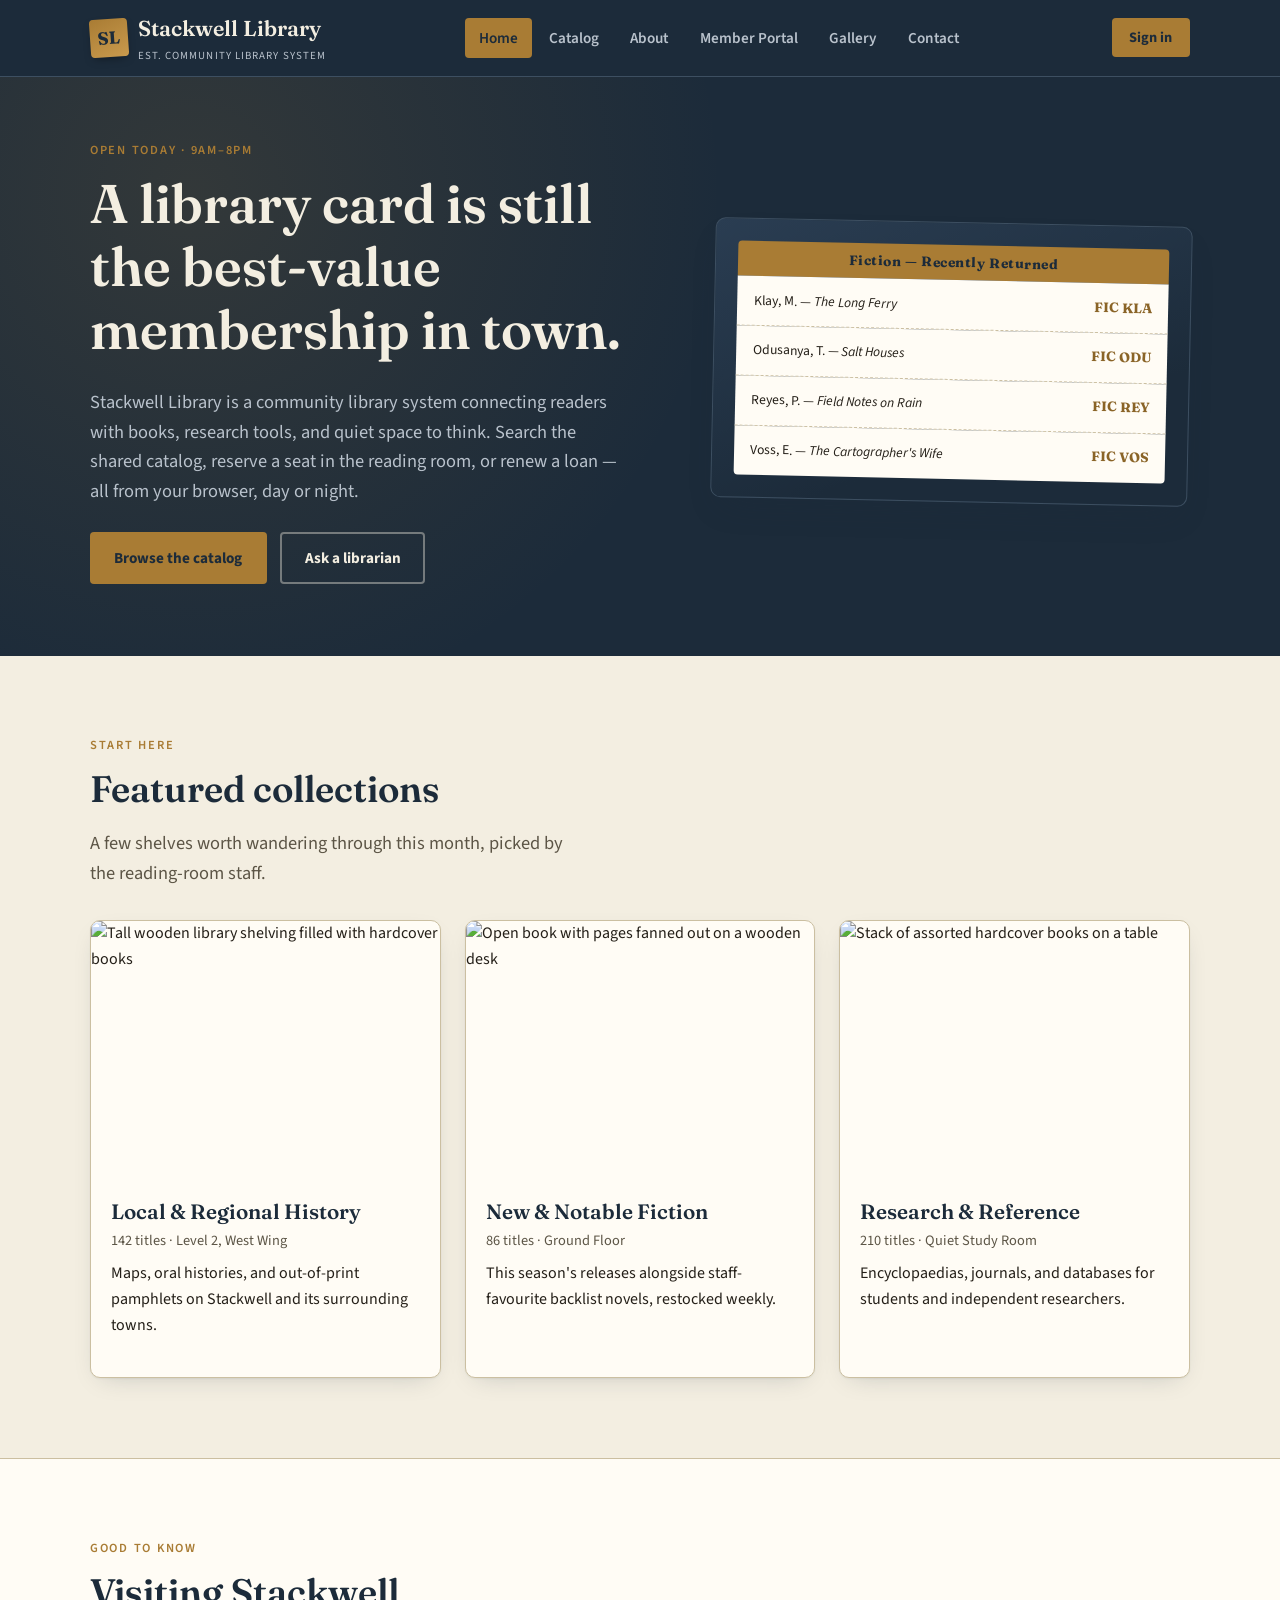
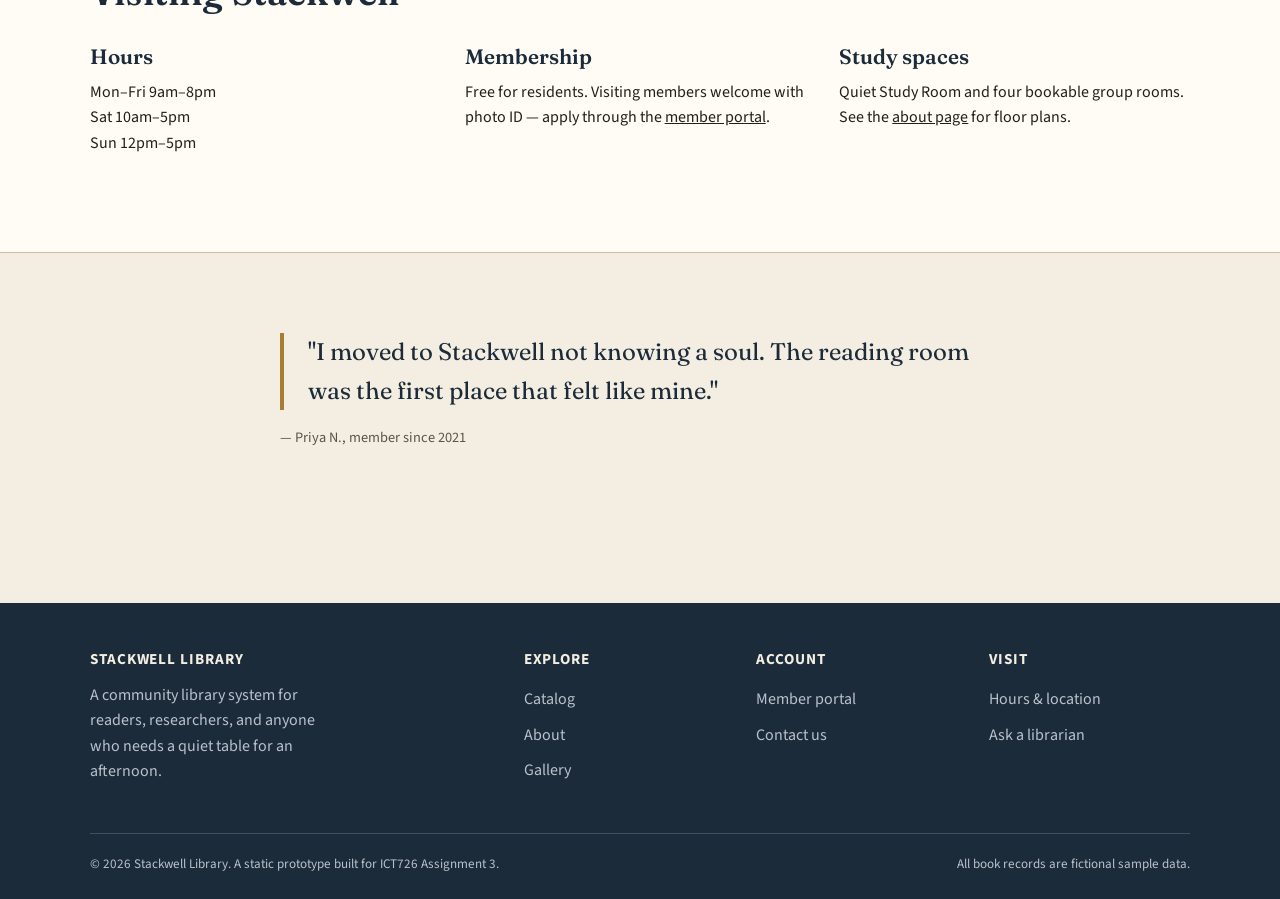
==== index.html @ 65e68d81 "add site files" ====
<!DOCTYPE html>
<html lang="en">
<head>
  <meta charset="UTF-8">
  <meta name="viewport" content="width=device-width, initial-scale=1.0">
  <title>Stackwell Library — Your Neighbourhood Library System</title>
  <meta name="description" content="Stackwell Library is a community library system: browse the catalog, visit the reading rooms, and manage your membership online.">
  <link rel="preconnect" href="https://fonts.googleapis.com">
  <link href="https://fonts.googleapis.com/css2?family=Fraunces:opsz,wght@9..144,500;9..144,600;9..144,700&family=Source+Sans+3:wght@400;600;700&display=swap" rel="stylesheet">
  <link rel="stylesheet" href="css/styles.css">
</head>
<body>
  <a class="skip-link" href="#main">Skip to main content</a>

  <header class="site-header">
    <div class="wrap nav-bar">
      <a class="brand" href="index.html">
        <span class="brand-mark" aria-hidden="true">SL</span>
        <span>
          Stackwell Library
          <span class="brand-tag">Est. community library system</span>
        </span>
      </a>

      <nav class="nav-links" aria-label="Primary">
        <a href="index.html" aria-current="page">Home</a>
        <a href="catalog.html">Catalog</a>
        <a href="about.html">About</a>
        <a href="portal.html">Member Portal</a>
        <a href="gallery.html">Gallery</a>
        <a href="contact.html">Contact</a>
      </nav>

      <div class="nav-cta">
        <a href="portal.html">Sign in</a>
      </div>

      <button class="hamburger" aria-label="Open menu" aria-expanded="false" aria-controls="mobile-panel">
        <span></span><span></span><span></span>
      </button>
    </div>

    <nav id="mobile-panel" class="mobile-panel" aria-label="Mobile">
      <a href="index.html" aria-current="page">Home</a>
      <a href="catalog.html">Catalog</a>
      <a href="about.html">About</a>
      <a href="portal.html">Member Portal</a>
      <a href="gallery.html">Gallery</a>
      <a href="contact.html">Contact</a>
    </nav>
  </header>

  <main id="main">

    <!-- HERO -->
    <section class="hero" aria-labelledby="hero-heading">
      <div class="wrap hero-grid">
        <div>
          <p class="eyebrow">Open today · 9am–8pm</p>
          <h1 id="hero-heading">A library card is still the best-value membership in town.</h1>
          <p class="lede">
            Stackwell Library is a community library system connecting readers with books, research
            tools, and quiet space to think. Search the shared catalog, reserve a seat in the reading
            room, or renew a loan — all from your browser, day or night.
          </p>
          <div class="hero-actions">
            <a class="btn btn-primary" href="catalog.html">Browse the catalog</a>
            <a class="btn btn-ghost" href="contact.html">Ask a librarian</a>
          </div>
        </div>

        <div class="drawer" aria-hidden="true">
          <div class="drawer-label">Fiction — Recently Returned</div>
          <div class="drawer-card">
            <span>Klay, M. — <em>The Long Ferry</em></span>
            <span class="call-number">FIC KLA</span>
          </div>
          <div class="drawer-card">
            <span>Odusanya, T. — <em>Salt Houses</em></span>
            <span class="call-number">FIC ODU</span>
          </div>
          <div class="drawer-card">
            <span>Reyes, P. — <em>Field Notes on Rain</em></span>
            <span class="call-number">FIC REY</span>
          </div>
          <div class="drawer-card">
            <span>Voss, E. — <em>The Cartographer's Wife</em></span>
            <span class="call-number">FIC VOS</span>
          </div>
        </div>
      </div>
    </section>

    <!-- FEATURED COLLECTIONS -->
    <section aria-labelledby="collections-heading">
      <div class="wrap">
        <div class="section-head">
          <p class="eyebrow">Start here</p>
          <h2 id="collections-heading">Featured collections</h2>
          <p class="lede">A few shelves worth wandering through this month, picked by the reading-room staff.</p>
        </div>

        <div class="grid cards-3">
          <article class="card">
            <img src="https://images.unsplash.com/photo-1521587760476-6c12a4b040da?auto=format&fit=crop&w=600&q=60"
                 alt="Tall wooden library shelving filled with hardcover books">
            <div class="card-body">
              <h3>Local & Regional History</h3>
              <p class="card-meta">142 titles · Level 2, West Wing</p>
              <p>Maps, oral histories, and out-of-print pamphlets on Stackwell and its surrounding towns.</p>
            </div>
          </article>

          <article class="card">
            <img src="https://images.unsplash.com/photo-1495446815901-a7297e633e8d?auto=format&fit=crop&w=600&q=60"
                 alt="Open book with pages fanned out on a wooden desk">
            <div class="card-body">
              <h3>New & Notable Fiction</h3>
              <p class="card-meta">86 titles · Ground Floor</p>
              <p>This season's releases alongside staff-favourite backlist novels, restocked weekly.</p>
            </div>
          </article>

          <article class="card">
            <img src="https://images.unsplash.com/photo-1507842217343-583bb7270b66?auto=format&fit=crop&w=600&q=60"
                 alt="Stack of assorted hardcover books on a table">
            <div class="card-body">
              <h3>Research & Reference</h3>
              <p class="card-meta">210 titles · Quiet Study Room</p>
              <p>Encyclopaedias, journals, and databases for students and independent researchers.</p>
            </div>
          </article>
        </div>
      </div>
    </section>

    <!-- QUICK INFO -->
    <section aria-labelledby="info-heading" style="background: var(--parchment-card); border-top: 1px solid var(--rule); border-bottom: 1px solid var(--rule);">
      <div class="wrap">
        <div class="section-head">
          <p class="eyebrow">Good to know</p>
          <h2 id="info-heading">Visiting Stackwell</h2>
        </div>
        <div class="grid cards-3">
          <div>
            <h3>Hours</h3>
            <p>Mon–Fri 9am–8pm<br>Sat 10am–5pm<br>Sun 12pm–5pm</p>
          </div>
          <div>
            <h3>Membership</h3>
            <p>Free for residents. Visiting members welcome with photo ID — apply through the <a href="portal.html">member portal</a>.</p>
          </div>
          <div>
            <h3>Study spaces</h3>
            <p>Quiet Study Room and four bookable group rooms. See the <a href="about.html">about page</a> for floor plans.</p>
          </div>
        </div>
      </div>
    </section>

    <!-- QUOTE -->
    <section aria-labelledby="quote-heading">
      <div class="wrap" style="max-width: 760px;">
        <h2 id="quote-heading" class="visually-hidden">Reader testimonial</h2>
        <blockquote style="font-family: var(--font-display); font-size: 1.5rem; color: var(--ink); margin: 0; border-left: 4px solid var(--brass); padding-left: 1.5rem;">
          "I moved to Stackwell not knowing a soul. The reading room was the first place that felt like mine."
        </blockquote>
        <p class="card-meta" style="margin-top: 1rem;">— Priya N., member since 2021</p>
      </div>
    </section>

  </main>

  <footer class="site-footer">
    <div class="wrap">
      <div class="footer-grid">
        <div>
          <h4>Stackwell Library</h4>
          <p style="max-width: 32ch; color: var(--text-on-dark-muted);">A community library system for readers, researchers, and anyone who needs a quiet table for an afternoon.</p>
        </div>
        <div>
          <h4>Explore</h4>
          <a href="catalog.html">Catalog</a>
          <a href="about.html">About</a>
          <a href="gallery.html">Gallery</a>
        </div>
        <div>
          <h4>Account</h4>
          <a href="portal.html">Member portal</a>
          <a href="contact.html">Contact us</a>
        </div>
        <div>
          <h4>Visit</h4>
          <a href="about.html">Hours & location</a>
          <a href="contact.html">Ask a librarian</a>
        </div>
      </div>
      <div class="footer-bottom">
        <span>© 2026 Stackwell Library. A static prototype built for ICT726 Assignment 3.</span>
        <span>All book records are fictional sample data.</span>
      </div>
    </div>
  </footer>

  <script src="js/scripts.js"></script>
</body>
</html>
---- css/styles.css ----
/* ==========================================================================
   STACKWELL LIBRARY — MAIN STYLESHEET
   ICT726 Assignment 3 — static site, vanilla CSS3, mobile-first
   Table of contents:
     1. Custom properties (design tokens)
     2. Reset & base
     3. Typography
     4. Layout helpers
     5. Header & navigation (incl. hamburger)
     6. Buttons & tags
     7. Cards
     8. Hero / catalog-drawer signature element
     9. Forms
     10. Gallery & lightbox
     11. Tables (member portal)
     12. Footer
     13. Media queries (tablet / desktop)
     14. Accessibility & motion
   ========================================================================== */

/* -------------------------- 1. Custom properties ------------------------- */
:root {
  /* Colour palette — reading-room navy, parchment, brass fittings, forest lamp-green */
  --ink: #1c2b3a;          /* deep navy — primary dark surfaces, headings */
  --ink-soft: #34455a;     /* lighter navy for secondary dark surfaces */
  --parchment: #f3eee1;    /* page background */
  --parchment-card: #fffcf5; /* card background, slightly lifted off page */
  --brass: #a97c34;        /* accent — brass drawer pulls, stamps, links */
  --brass-dark: #8a6427;   /* hover state for brass */
  --forest: #3f5a47;       /* secondary accent — reading-lamp green */
  --rule: #cbbfa1;         /* hairline dividers on parchment */
  --rule-dark: #3d4f61;    /* hairline dividers on navy */
  --text: #241f18;         /* body text on parchment */
  --text-muted: #5c5546;   /* secondary text on parchment */
  --text-on-dark: #f3eee1; /* body text on navy */
  --text-on-dark-muted: #b9c2cc;
  --success: #3f5a47;
  --error: #9c3b2c;

  --font-display: "Fraunces", Georgia, "Times New Roman", serif;
  --font-body: "Source Sans 3", -apple-system, "Segoe UI", sans-serif;

  --radius-sm: 4px;
  --radius-md: 10px;
  --radius-lg: 22px;

  --shadow-card: 0 1px 2px rgba(28, 43, 58, 0.06), 0 8px 24px -12px rgba(28, 43, 58, 0.25);
  --shadow-lift: 0 16px 32px -14px rgba(28, 43, 58, 0.35);

  --container: 1140px;
  --nav-height: 76px;
}

/* ------------------------------ 2. Reset --------------------------------- */
*, *::before, *::after { box-sizing: border-box; }
html { scroll-behavior: smooth; }
body {
  margin: 0;
  background: var(--parchment);
  color: var(--text);
  font-family: var(--font-body);
  font-size: 1rem;
  line-height: 1.6;
  -webkit-font-smoothing: antialiased;
}
img { max-width: 100%; display: block; }
a { color: inherit; }
ul { list-style: none; margin: 0; padding: 0; }
button { font-family: inherit; cursor: pointer; }
h1, h2, h3, h4 { font-family: var(--font-display); color: var(--ink); margin: 0 0 0.5em; line-height: 1.15; }

/* --------------------------- 3. Typography -------------------------------- */
h1 { font-size: clamp(2.1rem, 5vw, 3.4rem); font-weight: 600; }
h2 { font-size: clamp(1.6rem, 3.2vw, 2.3rem); font-weight: 600; }
h3 { font-size: 1.3rem; font-weight: 600; }
p { margin: 0 0 1em; }
.eyebrow {
  font-family: var(--font-body);
  text-transform: uppercase;
  letter-spacing: 0.14em;
  font-size: 0.78rem;
  font-weight: 600;
  color: var(--brass);
}
.lede { font-size: 1.15rem; color: var(--text-muted); max-width: 60ch; }

/* ------------------------------ 4. Layout --------------------------------- */
.wrap { max-width: var(--container); margin: 0 auto; padding: 0 1.25rem; }
section { padding: 3.5rem 0; }
.section-head { margin-bottom: 2rem; max-width: 62ch; }
.hairline { border: none; border-top: 1px solid var(--rule); margin: 0; }
.grid { display: grid; gap: 1.5rem; }
.visually-hidden {
  position: absolute; width: 1px; height: 1px; margin: -1px; padding: 0;
  overflow: hidden; clip: rect(0,0,0,0); white-space: nowrap; border: 0;
}
.skip-link {
  position: absolute; left: 1rem; top: -3rem; background: var(--ink); color: var(--text-on-dark);
  padding: 0.6rem 1rem; border-radius: var(--radius-sm); z-index: 200; transition: top 0.2s ease;
}
.skip-link:focus { top: 1rem; }

/* --------------------------- 5. Header & nav ------------------------------ */
.site-header {
  position: sticky; top: 0; z-index: 100;
  background: var(--ink);
  border-bottom: 1px solid var(--rule-dark);
}
.nav-bar {
  display: flex; align-items: center; justify-content: space-between;
  height: var(--nav-height);
}
.brand {
  display: flex; align-items: center; gap: 0.6rem;
  font-family: var(--font-display); font-weight: 600; font-size: 1.35rem;
  color: var(--text-on-dark); text-decoration: none;
}
.brand-mark {
  width: 38px; height: 38px; border-radius: var(--radius-sm);
  background: linear-gradient(155deg, var(--brass) 0%, #c99a4d 100%);
  display: flex; align-items: center; justify-content: center;
  color: var(--ink); font-family: var(--font-display); font-weight: 700; font-size: 1.1rem;
  transform: rotate(-4deg);
  box-shadow: 0 4px 10px -4px rgba(0,0,0,0.5);
}
.brand-tag { display: block; font-family: var(--font-body); font-size: 0.68rem; letter-spacing: 0.1em; text-transform: uppercase; color: var(--text-on-dark-muted); font-weight: 400; }

.nav-links {
  display: none;
  gap: 0.25rem;
  align-items: center;
}
.nav-links a {
  text-decoration: none;
  color: var(--text-on-dark-muted);
  font-size: 0.95rem;
  font-weight: 600;
  padding: 0.5rem 0.85rem;
  border-radius: var(--radius-sm);
  transition: color 0.18s ease, background-color 0.18s ease;
}
.nav-links a:hover,
.nav-links a:focus-visible { color: var(--text-on-dark); background: rgba(243, 238, 225, 0.08); }
.nav-links a[aria-current="page"] {
  color: var(--ink);
  background: var(--brass);
}
.nav-cta {
  display: none;
}
.nav-cta a {
  text-decoration: none;
  background: var(--brass);
  color: var(--ink);
  padding: 0.55rem 1.1rem;
  border-radius: var(--radius-sm);
  font-weight: 700;
  font-size: 0.9rem;
  transition: transform 0.18s ease, background-color 0.18s ease;
}
.nav-cta a:hover { background: #c99a4d; transform: translateY(-1px); }

.hamburger {
  display: inline-flex; flex-direction: column; justify-content: center; gap: 5px;
  width: 42px; height: 42px; padding: 0; border: none; background: transparent;
  align-items: center;
}
.hamburger span {
  width: 22px; height: 2px; background: var(--text-on-dark);
  transition: transform 0.25s ease, opacity 0.2s ease;
}
.hamburger[aria-expanded="true"] span:nth-child(1) { transform: translateY(7px) rotate(45deg); }
.hamburger[aria-expanded="true"] span:nth-child(2) { opacity: 0; }
.hamburger[aria-expanded="true"] span:nth-child(3) { transform: translateY(-7px) rotate(-45deg); }

.mobile-panel {
  display: none;
  flex-direction: column;
  background: var(--ink-soft);
  border-top: 1px solid var(--rule-dark);
}
.mobile-panel.is-open { display: flex; }
.mobile-panel a {
  text-decoration: none;
  color: var(--text-on-dark);
  padding: 0.95rem 1.25rem;
  border-bottom: 1px solid rgba(243,238,225,0.08);
  font-weight: 600;
}
.mobile-panel a[aria-current="page"] { color: var(--brass); }

/* ------------------------- 6. Buttons & tags ------------------------------ */
.btn {
  display: inline-flex; align-items: center; justify-content: center; gap: 0.5rem;
  text-decoration: none; font-weight: 700; font-size: 0.95rem;
  padding: 0.75rem 1.4rem; border-radius: var(--radius-sm); border: 2px solid transparent;
  transition: transform 0.18s ease, background-color 0.18s ease, box-shadow 0.18s ease, color 0.18s ease;
  cursor: pointer;
}
.btn-primary { background: var(--brass); color: var(--ink); }
.btn-primary:hover { background: var(--brass-dark); transform: translateY(-2px); box-shadow: var(--shadow-lift); }
.btn-ghost { background: transparent; color: var(--text-on-dark); border-color: rgba(243,238,225,0.4); }
.btn-ghost:hover { border-color: var(--text-on-dark); }
.btn-outline-dark { background: transparent; color: var(--ink); border-color: var(--ink); }
.btn-outline-dark:hover { background: var(--ink); color: var(--text-on-dark); }
.btn:focus-visible { outline: 3px solid var(--brass); outline-offset: 2px; }

.tag {
  display: inline-block; font-size: 0.72rem; font-weight: 700; text-transform: uppercase;
  letter-spacing: 0.06em; padding: 0.28rem 0.6rem; border-radius: 999px;
  background: rgba(63, 90, 71, 0.12); color: var(--forest);
}
.tag.tag-out { background: rgba(156, 59, 44, 0.12); color: var(--error); }
.tag.tag-brass { background: rgba(169, 124, 52, 0.14); color: var(--brass-dark); }

/* -------------------------------- 7. Cards -------------------------------- */
.card {
  background: var(--parchment-card);
  border-radius: var(--radius-md);
  box-shadow: var(--shadow-card);
  overflow: hidden;
  transition: transform 0.22s ease, box-shadow 0.22s ease;
  border: 1px solid var(--rule);
}
.card:hover { transform: translateY(-6px); box-shadow: var(--shadow-lift); }
.card img { aspect-ratio: 4 / 3; object-fit: cover; width: 100%; }
.card-body { padding: 1.1rem 1.25rem 1.4rem; }
.card-body h3 { margin-bottom: 0.3rem; }
.card-meta { color: var(--text-muted); font-size: 0.9rem; margin-bottom: 0.6rem; }

/* --------------------- 8. Hero / catalog-drawer signature ----------------- */
.hero {
  background: radial-gradient(circle at 15% 20%, rgba(169,124,52,0.16), transparent 45%), var(--ink);
  color: var(--text-on-dark);
  padding: 4rem 0 4.5rem;
}
.hero-grid { display: grid; gap: 2.5rem; align-items: center; }
.hero h1 { color: var(--text-on-dark); }
.hero .lede { color: var(--text-on-dark-muted); }
.hero-actions { display: flex; flex-wrap: wrap; gap: 0.85rem; margin-top: 1.6rem; }

/* the "card catalog drawer" — signature element */
.drawer {
  background: linear-gradient(160deg, #2a3d52 0%, var(--ink) 70%);
  border: 1px solid var(--rule-dark);
  border-radius: var(--radius-md);
  padding: 1.4rem;
  box-shadow: var(--shadow-lift);
  transform: rotate(1.2deg);
}
.drawer-label {
  background: var(--brass);
  color: var(--ink);
  font-family: var(--font-display);
  font-weight: 700;
  font-size: 0.85rem;
  text-align: center;
  padding: 0.4rem 0.5rem;
  border-radius: var(--radius-sm) var(--radius-sm) 0 0;
  letter-spacing: 0.04em;
}
.drawer-card {
  background: var(--parchment-card);
  color: var(--text);
  padding: 0.85rem 1rem;
  border-bottom: 1px dashed var(--rule);
  font-size: 0.85rem;
  display: flex;
  justify-content: space-between;
  gap: 0.75rem;
}
.drawer-card:first-of-type { border-radius: 0; }
.drawer-card:last-of-type { border-bottom: none; border-radius: 0 0 var(--radius-sm) var(--radius-sm); }
.drawer-card .call-number { font-family: var(--font-display); color: var(--brass-dark); font-weight: 700; white-space: nowrap; }

/* -------------------------------- 9. Forms -------------------------------- */
.form-panel {
  background: var(--parchment-card);
  border: 1px solid var(--rule);
  border-radius: var(--radius-md);
  padding: 2rem;
  box-shadow: var(--shadow-card);
  max-width: 640px;
}
.field { margin-bottom: 1.3rem; }
.field label {
  display: block; font-weight: 700; font-size: 0.9rem; margin-bottom: 0.4rem; color: var(--ink);
}
.required-mark { color: var(--error); }
.field input,
.field select,
.field textarea {
  width: 100%;
  font-family: inherit;
  font-size: 1rem;
  padding: 0.7rem 0.85rem;
  border: 1.5px solid var(--rule);
  border-radius: var(--radius-sm);
  background: #fff;
  color: var(--text);
  transition: border-color 0.18s ease, box-shadow 0.18s ease;
}
.field input:focus,
.field select:focus,
.field textarea:focus {
  outline: none; border-color: var(--brass);
  box-shadow: 0 0 0 3px rgba(169,124,52,0.2);
}
.field textarea { resize: vertical; min-height: 130px; }
.field.has-error input,
.field.has-error select,
.field.has-error textarea {
  border-color: var(--error);
  box-shadow: 0 0 0 3px rgba(156,59,44,0.14);
}
.field-error {
  display: none;
  color: var(--error);
  font-size: 0.83rem;
  margin-top: 0.35rem;
  font-weight: 600;
}
.field.has-error .field-error { display: block; }
.hint { font-size: 0.82rem; color: var(--text-muted); margin-top: 0.3rem; }

.form-status {
  border-radius: var(--radius-sm);
  padding: 0.9rem 1.1rem;
  margin-bottom: 1.3rem;
  font-weight: 600;
  font-size: 0.92rem;
  display: none;
}
.form-status.is-visible { display: block; }
.form-status.is-success { background: rgba(63,90,71,0.12); color: var(--success); border: 1px solid rgba(63,90,71,0.3); }
.form-status.is-error { background: rgba(156,59,44,0.1); color: var(--error); border: 1px solid rgba(156,59,44,0.3); }

/* ---------------------------- 10. Gallery / lightbox ----------------------- */
.gallery-grid { grid-template-columns: repeat(2, 1fr); }
.thumb-btn {
  border: none; background: none; padding: 0; border-radius: var(--radius-md);
  overflow: hidden; box-shadow: var(--shadow-card); position: relative;
  transition: transform 0.2s ease, box-shadow 0.2s ease;
}
.thumb-btn:hover, .thumb-btn:focus-visible { transform: translateY(-4px) scale(1.01); box-shadow: var(--shadow-lift); }
.thumb-btn img { aspect-ratio: 1 / 1; object-fit: cover; }
.thumb-btn .thumb-cap {
  position: absolute; left: 0; right: 0; bottom: 0;
  background: linear-gradient(0deg, rgba(28,43,58,0.85), transparent);
  color: var(--text-on-dark); font-size: 0.78rem; font-weight: 600;
  padding: 1.4rem 0.7rem 0.5rem; text-align: left;
}

.lightbox {
  position: fixed; inset: 0; background: rgba(20, 26, 32, 0.86);
  display: none; align-items: center; justify-content: center; z-index: 300; padding: 1.25rem;
}
.lightbox.is-open { display: flex; }
.lightbox-inner {
  background: var(--ink); border-radius: var(--radius-md); max-width: 780px; width: 100%;
  overflow: hidden; box-shadow: var(--shadow-lift);
}
.lightbox-inner img { width: 100%; max-height: 65vh; object-fit: contain; background: #10161d; }
.lightbox-caption {
  color: var(--text-on-dark); padding: 1rem 1.25rem 1.25rem; display: flex; justify-content: space-between; align-items: flex-start; gap: 1rem;
}
.lightbox-close {
  background: var(--brass); color: var(--ink); border: none; border-radius: var(--radius-sm);
  width: 34px; height: 34px; font-size: 1.1rem; line-height: 1; flex-shrink: 0;
}

/* ----------------------------- 11. Tables (portal) -------------------------- */
.table-wrap { overflow-x: auto; border: 1px solid var(--rule); border-radius: var(--radius-md); box-shadow: var(--shadow-card); }
table { width: 100%; border-collapse: collapse; background: var(--parchment-card); min-width: 480px; }
caption { text-align: left; font-weight: 700; padding: 1rem 1.1rem 0; color: var(--ink); }
th, td { text-align: left; padding: 0.85rem 1.1rem; border-bottom: 1px solid var(--rule); font-size: 0.92rem; }
th { font-family: var(--font-display); color: var(--ink); background: rgba(169,124,52,0.08); }
tbody tr:hover { background: rgba(169,124,52,0.06); }
tbody tr:last-child td { border-bottom: none; }

.stat-strip { display: grid; gap: 1rem; grid-template-columns: repeat(2, 1fr); margin-bottom: 2rem; }
.stat-card {
  background: var(--parchment-card); border: 1px solid var(--rule); border-radius: var(--radius-md);
  padding: 1.25rem; text-align: left;
}
.stat-card .num { font-family: var(--font-display); font-size: 2rem; color: var(--brass-dark); font-weight: 700; display: block; }
.stat-card .label { font-size: 0.85rem; color: var(--text-muted); }

/* -------------------------------- 12. Footer -------------------------------- */
.site-footer { background: var(--ink); color: var(--text-on-dark-muted); padding: 3rem 0 1.5rem; margin-top: 4rem; }
.footer-grid { display: grid; gap: 2rem; margin-bottom: 2rem; }
.footer-grid h4 { color: var(--text-on-dark); font-family: var(--font-body); font-size: 0.95rem; text-transform: uppercase; letter-spacing: 0.06em; margin-bottom: 0.9rem; }
.footer-grid a { text-decoration: none; color: var(--text-on-dark-muted); display: block; padding: 0.3rem 0; transition: color 0.18s ease; }
.footer-grid a:hover, .footer-grid a:focus-visible { color: var(--brass); }
.footer-bottom { border-top: 1px solid var(--rule-dark); padding-top: 1.25rem; font-size: 0.82rem; display: flex; flex-wrap: wrap; justify-content: space-between; gap: 0.6rem; }

/* ------------------------- 13. Media queries ------------------------------ */
@media (min-width: 640px) {
  .gallery-grid { grid-template-columns: repeat(3, 1fr); }
  .stat-strip { grid-template-columns: repeat(4, 1fr); }
}

@media (min-width: 768px) {
  .nav-links { display: flex; }
  .nav-cta { display: block; }
  .hamburger, .mobile-panel { display: none !important; }
  .hero-grid { grid-template-columns: 1.1fr 0.9fr; }
  .cards-3 { grid-template-columns: repeat(3, 1fr); }
  .cards-2 { grid-template-columns: repeat(2, 1fr); }
  .footer-grid { grid-template-columns: 2fr 1fr 1fr 1fr; }
}

@media (min-width: 1024px) {
  section { padding: 5rem 0; }
  .gallery-grid { grid-template-columns: repeat(4, 1fr); }
}

/* --------------------------- 14. Accessibility ----------------------------- */
a:focus-visible, button:focus-visible, input:focus-visible, textarea:focus-visible, select:focus-visible {
  outline: 3px solid var(--brass);
  outline-offset: 2px;
}
@media (prefers-reduced-motion: reduce) {
  *, *::before, *::after { animation-duration: 0.001ms !important; transition-duration: 0.001ms !important; scroll-behavior: auto !important; }
}
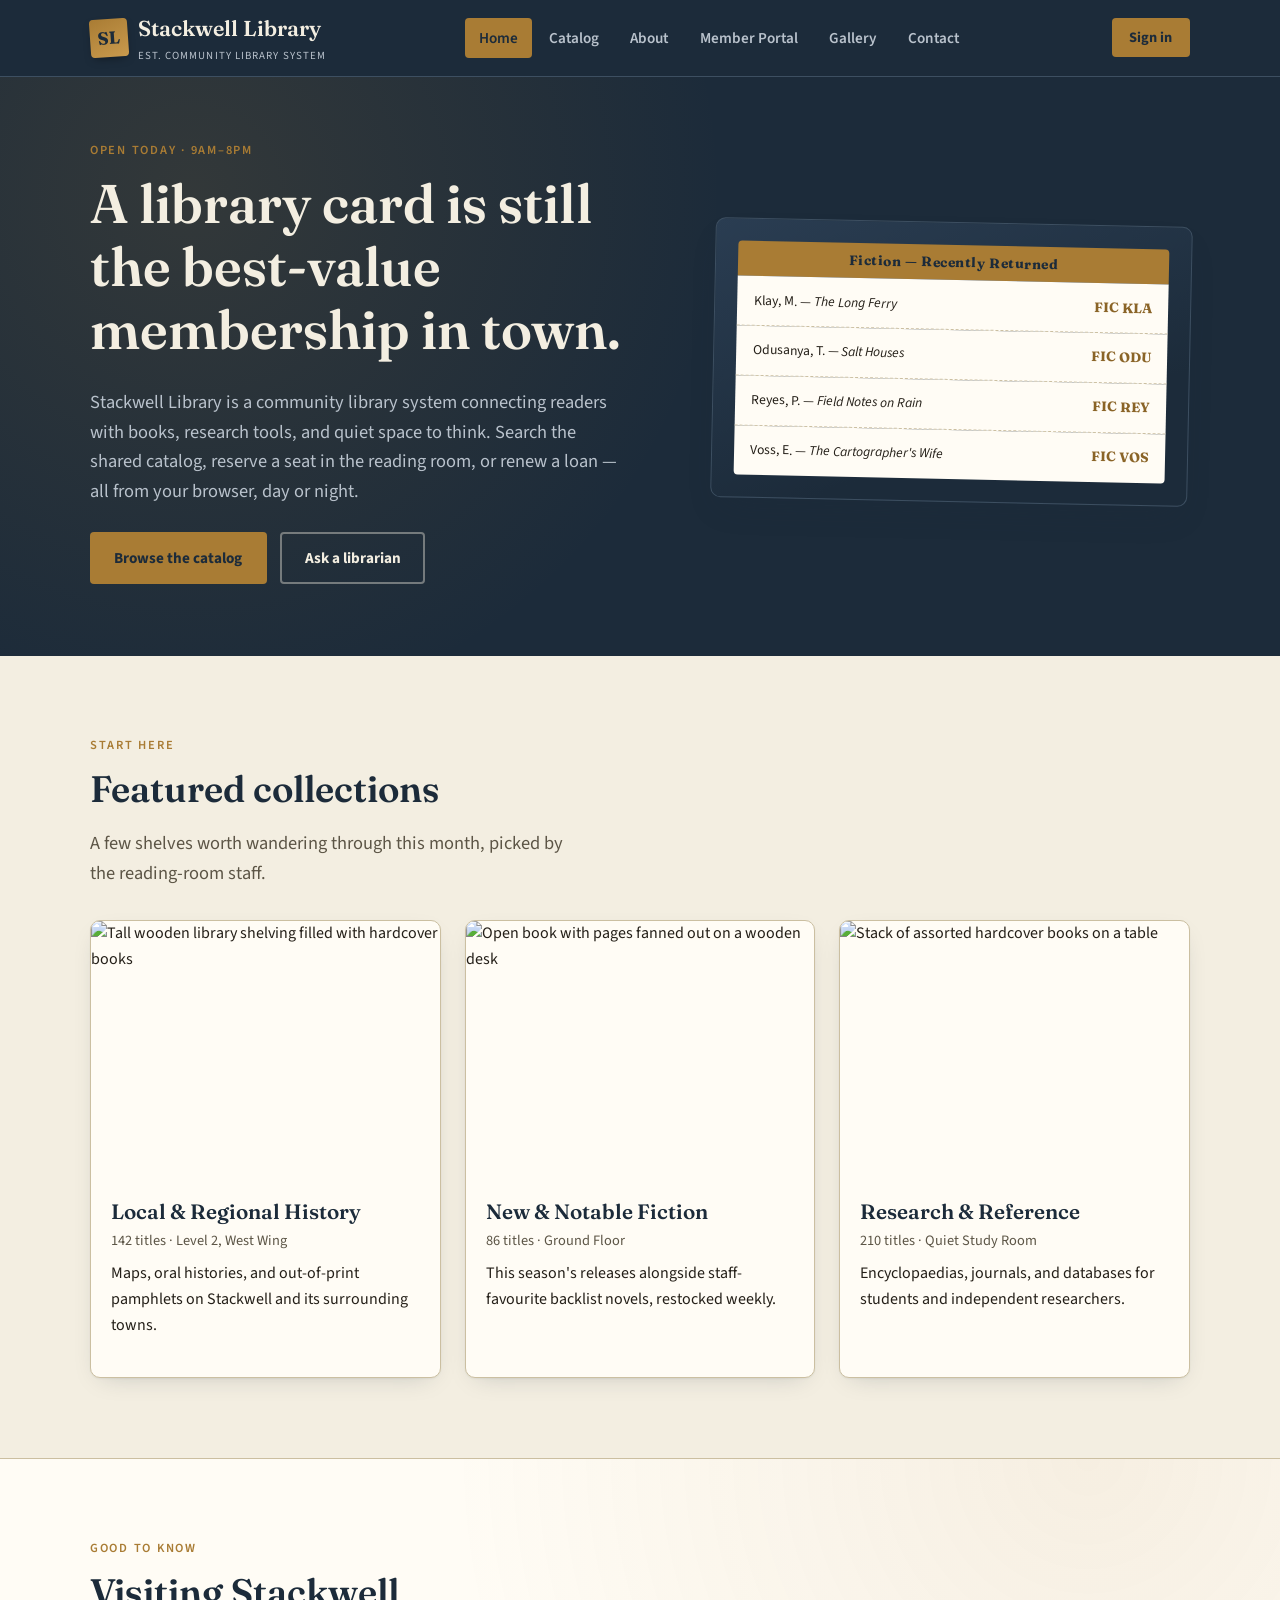
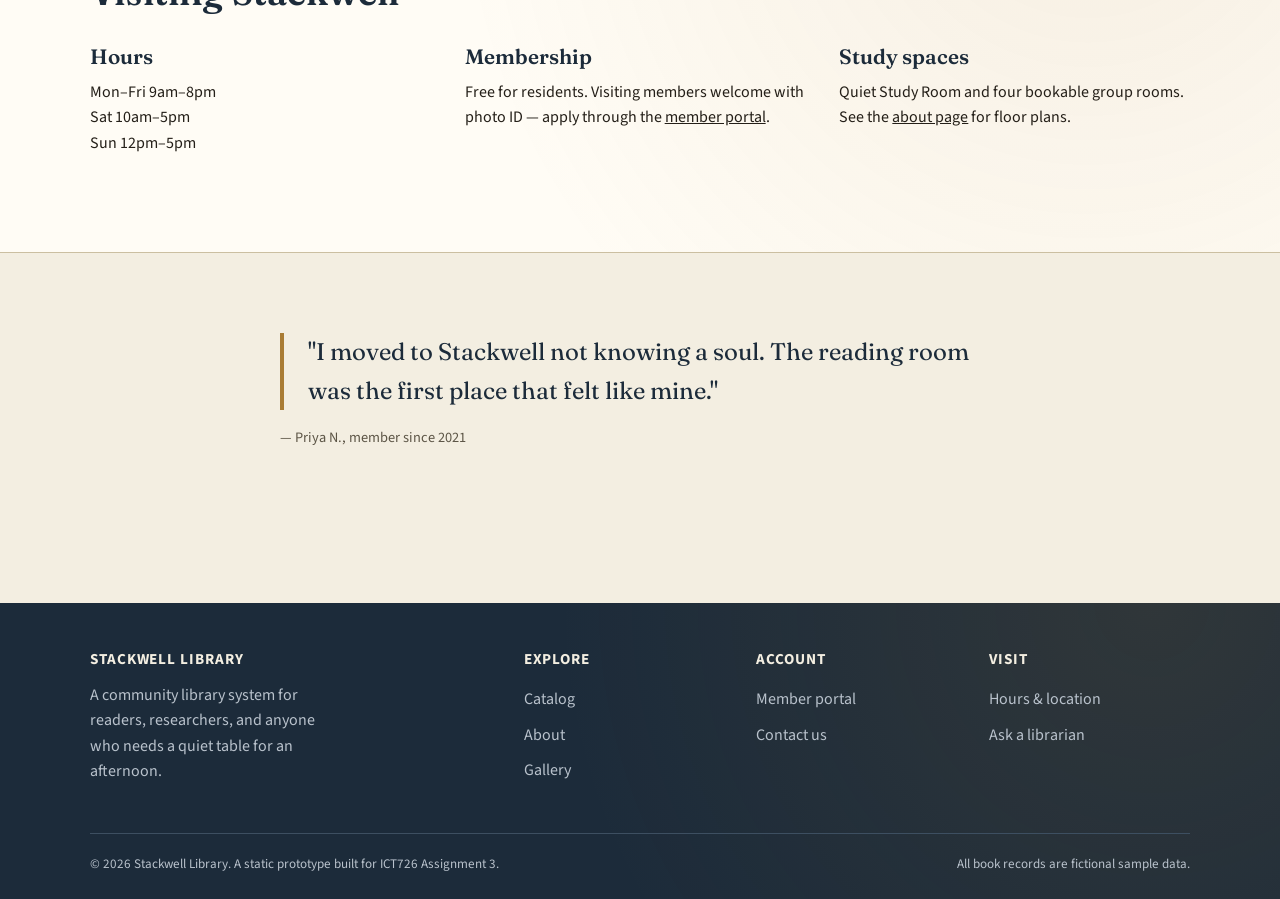
==== commit c97c2935: "Add files via upload" ====
--- a/index.html
+++ b/index.html
@@ -135,7 +135,7 @@
     </section>
 
     <!-- QUICK INFO -->
-    <section aria-labelledby="info-heading" style="background: var(--parchment-card); border-top: 1px solid var(--rule); border-bottom: 1px solid var(--rule);">
+    <section aria-labelledby="info-heading" style="background: radial-gradient(circle at 85% 0%, rgba(169,124,52,0.10), transparent 55%), var(--parchment-card); border-top: 1px solid var(--rule); border-bottom: 1px solid var(--rule);">
       <div class="wrap">
         <div class="section-head">
           <p class="eyebrow">Good to know</p>
--- a/css/styles.css
+++ b/css/styles.css
@@ -387,7 +387,12 @@
 .stat-card .label { font-size: 0.85rem; color: var(--text-muted); }
 
 /* -------------------------------- 12. Footer -------------------------------- */
-.site-footer { background: var(--ink); color: var(--text-on-dark-muted); padding: 3rem 0 1.5rem; margin-top: 4rem; }
+.site-footer {
+  background: radial-gradient(circle at 90% 0%, rgba(169,124,52,0.14), transparent 50%), var(--ink);
+  color: var(--text-on-dark-muted);
+  padding: 3rem 0 1.5rem;
+  margin-top: 4rem;
+}
 .footer-grid { display: grid; gap: 2rem; margin-bottom: 2rem; }
 .footer-grid h4 { color: var(--text-on-dark); font-family: var(--font-body); font-size: 0.95rem; text-transform: uppercase; letter-spacing: 0.06em; margin-bottom: 0.9rem; }
 .footer-grid a { text-decoration: none; color: var(--text-on-dark-muted); display: block; padding: 0.3rem 0; transition: color 0.18s ease; }
